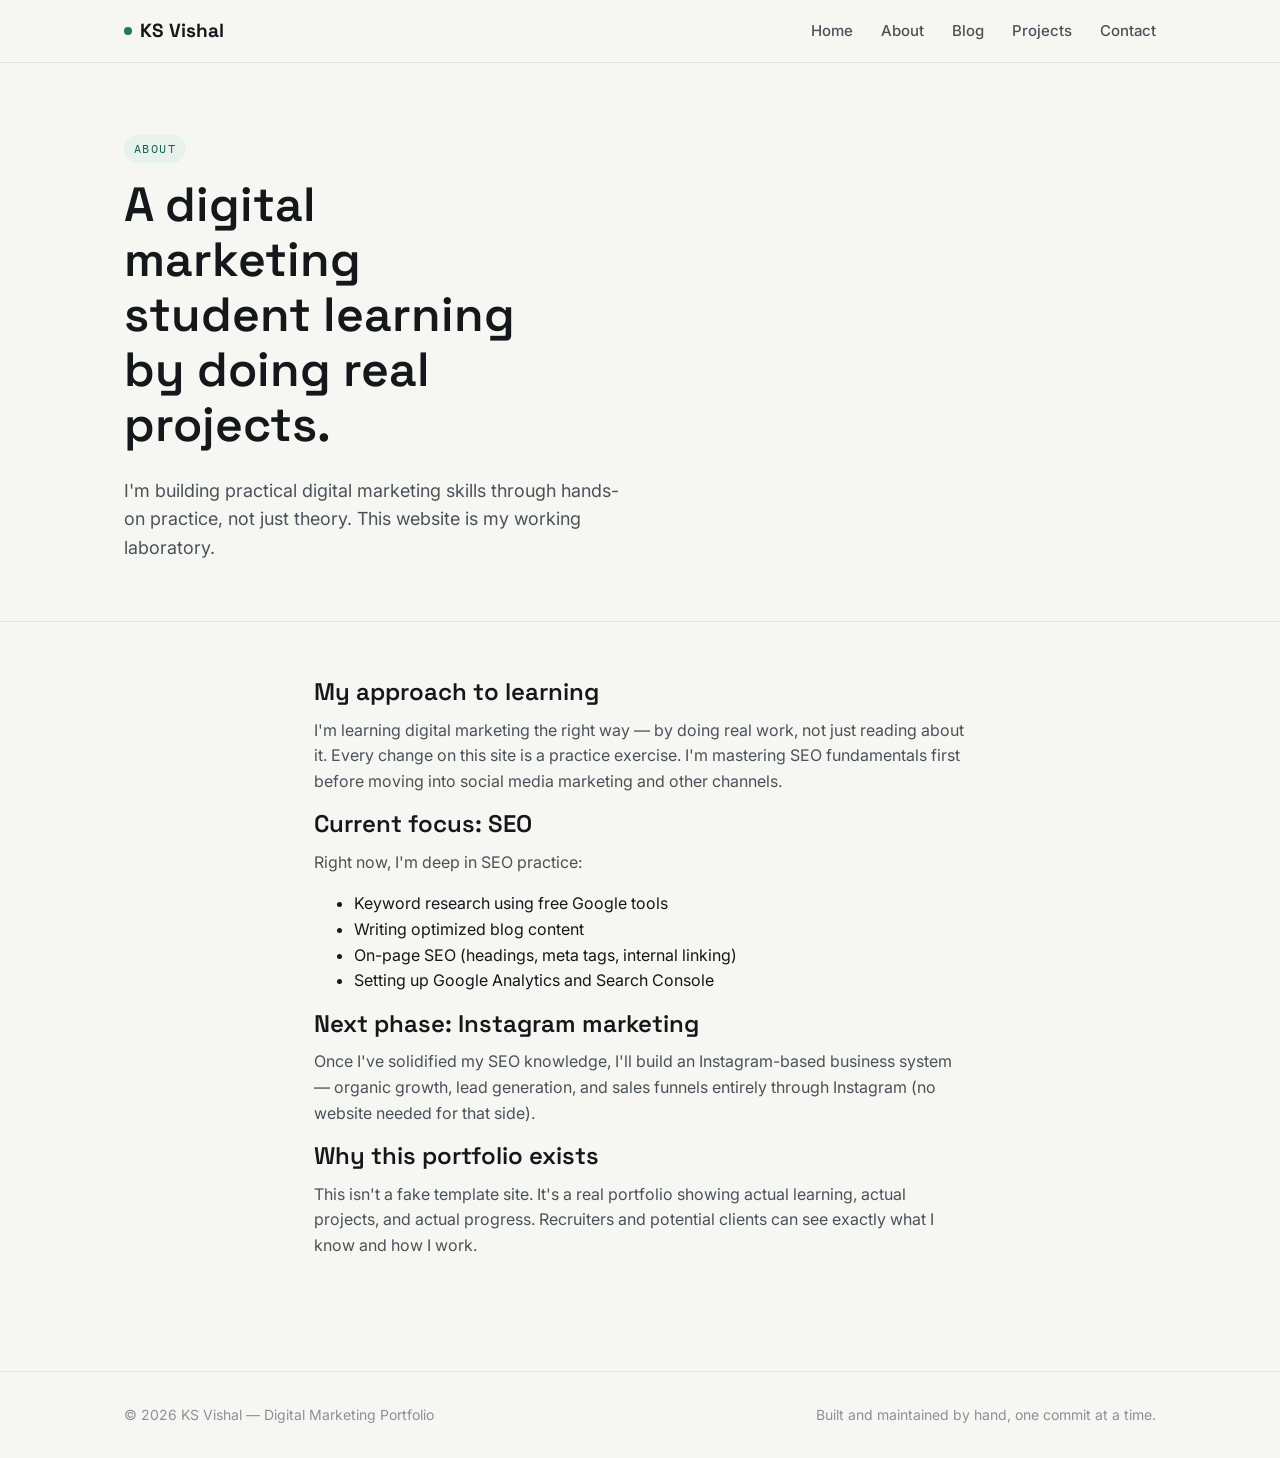
==== about.html @ a91cc965 "Update about.html" ====
<!DOCTYPE html>
<html lang="en">
<head>
<meta charset="UTF-8">
<meta name="viewport" content="width=device-width, initial-scale=1.0">
<title>About KS Vishal | Digital Marketing Student & SEO Practitioner</title>
<meta name="description" content="About KS Vishal — a digital marketing student practicing real, hands-on SEO. Learning by doing, not just reading theory.">
<link rel="preconnect" href="https://fonts.googleapis.com">
<link href="https://fonts.googleapis.com/css2?family=Space+Grotesk:wght@500;600;700&family=Inter:wght@400;500;600&family=IBM+Plex+Mono:wght@400;500&display=swap" rel="stylesheet">
<link rel="stylesheet" href="css/style.css">
</head>
<body>

<header class="site-header">
  <nav class="nav">
    <a href="index.html" class="brand"><span class="dot"></span> KS Vishal</a>
    <ul class="nav-links">
      <li><a href="index.html">Home</a></li>
      <li><a href="about.html">About</a></li>
      <li><a href="blog.html">Blog</a></li>
      <li><a href="projects.html">Projects</a></li>
      <li><a href="contact.html">Contact</a></li>
    </ul>
    <button class="nav-toggle" aria-label="Toggle menu">
      <span></span><span></span><span></span>
    </button>
  </nav>
</header>

<section class="hero" style="padding-bottom:40px;">
  <div class="container">
    <div class="eyebrow">About</div>
    <h1>A digital marketing student learning by doing real projects.</h1>
    <p class="lede">
      I'm building practical digital marketing skills through hands-on practice,
      not just theory. This website is my working laboratory.
    </p>
  </div>
</section>

<section>
  <div class="container" style="max-width:70ch;">
    <h2>My approach to learning</h2>
    <p>
      I'm learning digital marketing the right way — by doing real work, not just
      reading about it. Every change on this site is a practice exercise. I'm
      mastering SEO fundamentals first before moving into social media marketing
      and other channels.
    </p>

    <h2>Current focus: SEO</h2>
    <p>
      Right now, I'm deep in SEO practice:
    </p>
    <ul>
      <li>Keyword research using free Google tools</li>
      <li>Writing optimized blog content</li>
      <li>On-page SEO (headings, meta tags, internal linking)</li>
      <li>Setting up Google Analytics and Search Console</li>
    </ul>

    <h2>Next phase: Instagram marketing</h2>
    <p>
      Once I've solidified my SEO knowledge, I'll build an Instagram-based
      business system — organic growth, lead generation, and sales funnels
      entirely through Instagram (no website needed for that side).
    </p>

    <h2>Why this portfolio exists</h2>
    <p>
      This isn't a fake template site. It's a real portfolio showing actual
      learning, actual projects, and actual progress. Recruiters and potential
      clients can see exactly what I know and how I work.
    </p>
  </div>
</section>

<footer class="site-footer">
  <div class="container">
    <span>&copy; 2026 KS Vishal — Digital Marketing Portfolio</span>
    <span>Built and maintained by hand, one commit at a time.</span>
  </div>
</footer>

<script src="script.js"></script>
</body>
</html>
---- css/style.css ----
/* =========================================================
   KS VISHAL — DIGITAL MARKETING / SEO PORTFOLIO
   Design tokens
========================================================= */
:root{
  --paper: #F6F7F3;
  --paper-raised: #FFFFFF;
  --ink: #14181B;
  --ink-soft: #4A5259;
  --muted: #8A9199;
  --line: #E1E4DD;
  --signal: #1F7A5C;
  --signal-dark: #17604A;
  --signal-tint: #E7F2ED;
  --accent-blue: #3B5BDB;
  --danger: #C0392B;

  --font-display: 'Space Grotesk', 'Segoe UI', sans-serif;
  --font-body: 'Inter', 'Segoe UI', sans-serif;
  --font-mono: 'IBM Plex Mono', 'Courier New', monospace;

  --radius: 10px;
  --max-w: 1080px;
}

*{ box-sizing: border-box; }
html{ scroll-behavior: smooth; }
body{
  margin: 0;
  background: var(--paper);
  color: var(--ink);
  font-family: var(--font-body);
  font-size: 16px;
  line-height: 1.6;
  -webkit-font-smoothing: antialiased;
}

a{ color: var(--accent-blue); text-decoration: none; }
a:hover{ text-decoration: underline; }
a:focus-visible, button:focus-visible, input:focus-visible, textarea:focus-visible{
  outline: 2px solid var(--signal);
  outline-offset: 2px;
}

img{ max-width: 100%; display: block; }

h1, h2, h3, h4{
  font-family: var(--font-display);
  font-weight: 600;
  color: var(--ink);
  line-height: 1.15;
  margin: 0 0 .5em;
}

p{ margin: 0 0 1em; color: var(--ink-soft); }

.container{
  max-width: var(--max-w);
  margin: 0 auto;
  padding: 0 24px;
}

.eyebrow{
  font-family: var(--font-mono);
  font-size: 12px;
  letter-spacing: .12em;
  text-transform: uppercase;
  color: var(--signal-dark);
  background: var(--signal-tint);
  display: inline-block;
  padding: 4px 10px;
  border-radius: 999px;
  margin-bottom: 14px;
}

/* HEADER / NAV */
.site-header{
  position: sticky;
  top: 0;
  z-index: 50;
  background: rgba(246,247,243,.92);
  backdrop-filter: blur(6px);
  border-bottom: 1px solid var(--line);
}
.nav{
  max-width: var(--max-w);
  margin: 0 auto;
  padding: 16px 24px;
  display: flex;
  align-items: center;
  justify-content: space-between;
}
.brand{
  font-family: var(--font-display);
  font-weight: 700;
  font-size: 19px;
  color: var(--ink);
  display: flex;
  align-items: center;
  gap: 8px;
}
.brand:hover{ text-decoration: none; }
.brand .dot{
  width: 8px; height: 8px;
  border-radius: 50%;
  background: var(--signal);
  display: inline-block;
}
.nav-links{
  display: flex;
  gap: 28px;
  list-style: none;
  margin: 0; padding: 0;
}
.nav-links a{
  color: var(--ink-soft);
  font-weight: 500;
  font-size: 15px;
}
.nav-links a:hover, .nav-links a.active{
  color: var(--signal-dark);
  text-decoration: none;
}
.nav-links a.active{ font-weight: 700; }

.nav-toggle{
  display: none;
  background: none;
  border: 1px solid var(--line);
  border-radius: 8px;
  padding: 8px 10px;
  cursor: pointer;
}
.nav-toggle span{
  display: block;
  width: 20px; height: 2px;
  background: var(--ink);
  margin: 4px 0;
}

@media (max-width: 720px){
  .nav-toggle{ display: block; }
  .nav-links{
    position: absolute;
    top: 100%; left: 0; right: 0;
    flex-direction: column;
    background: var(--paper-raised);
    border-bottom: 1px solid var(--line);
    padding: 16px 24px;
    gap: 16px;
    display: none;
  }
  .nav-links.open{ display: flex; }
}

/* HERO */
.hero{
  padding: 72px 0 56px;
  border-bottom: 1px solid var(--line);
}
.hero-grid{
  display: grid;
  grid-template-columns: 1.1fr .9fr;
  gap: 48px;
  align-items: center;
}
@media (max-width: 860px){
  .hero-grid{ grid-template-columns: 1fr; }
}
.hero h1{
  font-size: clamp(32px, 5vw, 48px);
  max-width: 14ch;
}
.hero .lede{
  font-size: 18px;
  max-width: 46ch;
  color: var(--ink-soft);
}
.hero-actions{
  display: flex;
  gap: 14px;
  flex-wrap: wrap;
  margin-top: 24px;
}

.btn{
  display: inline-flex;
  align-items: center;
  gap: 8px;
  font-family: var(--font-body);
  font-weight: 600;
  font-size: 15px;
  padding: 12px 20px;
  border-radius: 999px;
  border: 1px solid transparent;
  cursor: pointer;
  transition: transform .15s ease, background .15s ease;
}
.btn:hover{ text-decoration: none; transform: translateY(-1px); }
.btn-primary{ background: var(--signal); color: #fff; }
.btn-primary:hover{ background: var(--signal-dark); }
.btn-ghost{ background: transparent; color: var(--ink); border-color: var(--line); }
.btn-ghost:hover{ background: var(--paper-raised); }

.sparkline-card{
  background: var(--paper-raised);
  border: 1px solid var(--line);
  border-radius: var(--radius);
  padding: 20px 20px 12px;
}
.sparkline-card .label{
  font-family: var(--font-mono);
  font-size: 12px;
  color: var(--muted);
  display: flex;
  justify-content: space-between;
  margin-bottom: 10px;
}
.sparkline-card svg{ width: 100%; height: auto; display: block; }
.spark-path{
  fill: none;
  stroke: var(--signal);
  stroke-width: 2.5;
  stroke-linecap: round;
  stroke-linejoin: round;
  stroke-dasharray: 400;
  stroke-dashoffset: 400;
  animation: draw 1.6s ease forwards .2s;
}
.spark-dot{ fill: var(--signal); }
@keyframes draw{ to{ stroke-dashoffset: 0; } }
@media (prefers-reduced-motion: reduce){
  .spark-path{ animation: none; stroke-dashoffset: 0; }
}

/* SECTIONS / CARDS */
section{ padding: 56px 0; }
.section-head{ margin-bottom: 32px; max-width: 60ch; }

.grid{
  display: grid;
  gap: 20px;
}
.grid-3{ grid-template-columns: repeat(3, 1fr); }
.grid-2{ grid-template-columns: repeat(2, 1fr); }
@media (max-width: 860px){
  .grid-3, .grid-2{ grid-template-columns: 1fr; }
}

.card{
  background: var(--paper-raised);
  border: 1px solid var(--line);
  border-radius: var(--radius);
  padding: 24px;
  transition: border-color .15s ease, transform .15s ease;
}
.card:hover{ border-color: var(--signal); transform: translateY(-2px); }

.tag{
  font-family: var(--font-mono);
  font-size: 12px;
  color: var(--signal-dark);
  background: var(--signal-tint);
  padding: 3px 9px;
  border-radius: 999px;
  display: inline-block;
  margin-bottom: 10px;
}

.empty-state{
  border: 1px dashed var(--line);
  border-radius: var(--radius);
  padding: 40px 24px;
  text-align: center;
  color: var(--muted);
  background: var(--paper-raised);
}
.empty-state .eyebrow{ margin-bottom: 12px; }

/* BLOG */
.post-meta{
  font-family: var(--font-mono);
  font-size: 12px;
  color: var(--muted);
  margin-bottom: 10px;
}
.post-title{ font-size: 22px; margin-bottom: 8px; }
article.post-body h2{ font-size: 22px; margin-top: 1.6em; }
article.post-body h3{ font-size: 18px; margin-top: 1.4em; }
article.post-body ul{ color: var(--ink-soft); padding-left: 20px; }
article.post-body li{ margin-bottom: 6px; }

/* CONTACT FORM */
.contact-wrap{
  display: grid;
  grid-template-columns: 1fr 1fr;
  gap: 40px;
}
@media (max-width: 860px){
  .contact-wrap{ grid-template-columns: 1fr; }
}
.field{ margin-bottom: 18px; }
.field label{
  display: block;
  font-weight: 600;
  font-size: 14px;
  margin-bottom: 6px;
}
.field input, .field textarea{
  width: 100%;
  font-family: var(--font-body);
  font-size: 15px;
  padding: 12px 14px;
  border-radius: 8px;
  border: 1px solid var(--line);
  background: var(--paper-raised);
  color: var(--ink);
}
.field textarea{ min-height: 140px; resize: vertical; }
.form-status{
  margin-top: 14px;
  font-size: 14px;
  font-family: var(--font-mono);
}
.form-status.success{ color: var(--signal-dark); }
.form-status.error{ color: var(--danger); }

.contact-info .card{ margin-bottom: 16px; }
.contact-info .card h3{ font-size: 16px; margin-bottom: 4px; }
.contact-info .card p{ margin-bottom: 0; }

/* FOOTER */
.site-footer{
  border-top: 1px solid var(--line);
  padding: 32px 0;
  margin-top: 40px;
}
.site-footer .container{
  display: flex;
  justify-content: space-between;
  flex-wrap: wrap;
  gap: 12px;
  font-size: 14px;
  color: var(--muted);
}
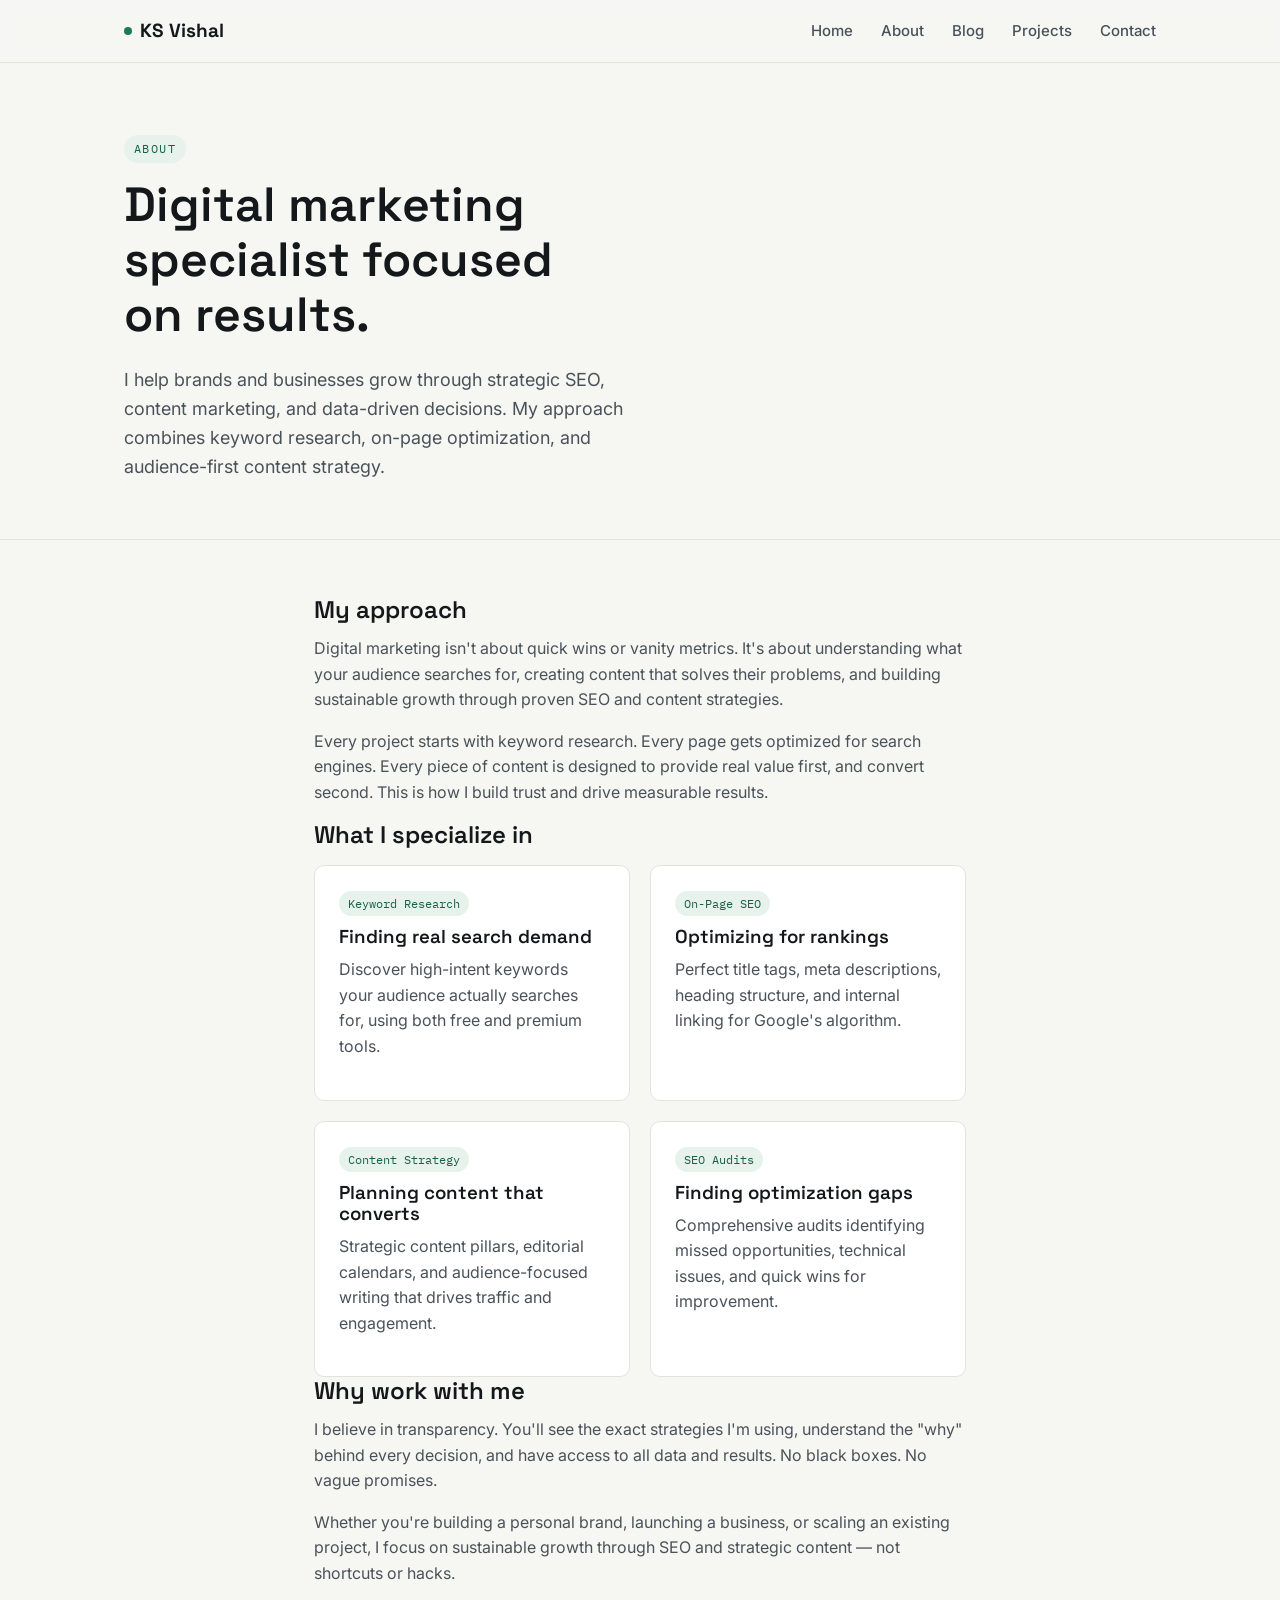
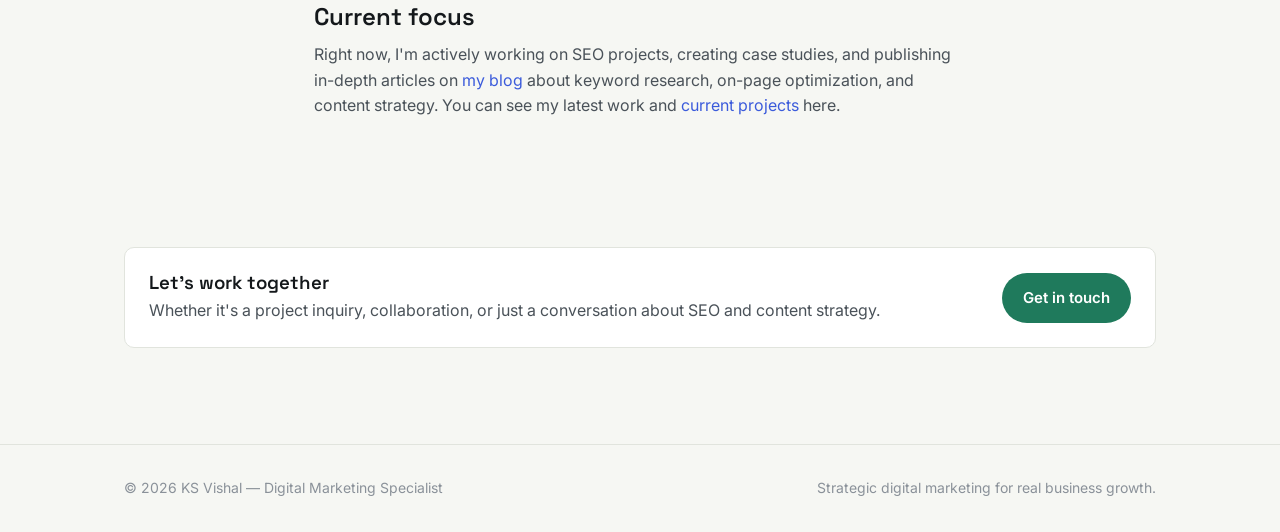
==== commit 3f7a6f18: "Update about.html" ====
--- a/about.html
+++ b/about.html
@@ -3,8 +3,8 @@
 <head>
 <meta charset="UTF-8">
 <meta name="viewport" content="width=device-width, initial-scale=1.0">
-<title>About KS Vishal | Digital Marketing Student & SEO Practitioner</title>
-<meta name="description" content="About KS Vishal — a digital marketing student practicing real, hands-on SEO. Learning by doing, not just reading theory.">
+<title>About KS Vishal | Digital Marketing Specialist</title>
+<meta name="description" content="About KS Vishal - digital marketing specialist focused on SEO, content strategy, and organic growth. Learn about my expertise and approach.">
 <link rel="preconnect" href="https://fonts.googleapis.com">
 <link href="https://fonts.googleapis.com/css2?family=Space+Grotesk:wght@500;600;700&family=Inter:wght@400;500;600&family=IBM+Plex+Mono:wght@400;500&display=swap" rel="stylesheet">
 <link rel="stylesheet" href="css/style.css">
@@ -21,64 +21,85 @@
       <li><a href="projects.html">Projects</a></li>
       <li><a href="contact.html">Contact</a></li>
     </ul>
-    <button class="nav-toggle" aria-label="Toggle menu">
-      <span></span><span></span><span></span>
-    </button>
+    <button class="nav-toggle" aria-label="Toggle menu"><span></span><span></span><span></span></button>
   </nav>
 </header>
 
 <section class="hero" style="padding-bottom:40px;">
   <div class="container">
     <div class="eyebrow">About</div>
-    <h1>A digital marketing student learning by doing real projects.</h1>
+    <h1>Digital marketing specialist focused on results.</h1>
     <p class="lede">
-      I'm building practical digital marketing skills through hands-on practice,
-      not just theory. This website is my working laboratory.
+      I help brands and businesses grow through strategic SEO, content marketing, and data-driven decisions. My approach combines keyword research, on-page optimization, and audience-first content strategy.
     </p>
   </div>
 </section>
 
 <section>
   <div class="container" style="max-width:70ch;">
-    <h2>My approach to learning</h2>
+    <h2>My approach</h2>
     <p>
-      I'm learning digital marketing the right way — by doing real work, not just
-      reading about it. Every change on this site is a practice exercise. I'm
-      mastering SEO fundamentals first before moving into social media marketing
-      and other channels.
+      Digital marketing isn't about quick wins or vanity metrics. It's about understanding what your audience searches for, creating content that solves their problems, and building sustainable growth through proven SEO and content strategies.
+    </p>
+    <p>
+      Every project starts with keyword research. Every page gets optimized for search engines. Every piece of content is designed to provide real value first, and convert second. This is how I build trust and drive measurable results.
     </p>
 
-    <h2>Current focus: SEO</h2>
+    <h2>What I specialize in</h2>
+    <div class="grid grid-2" style="margin-top:16px;">
+      <div class="card">
+        <span class="tag">Keyword Research</span>
+        <h3>Finding real search demand</h3>
+        <p>Discover high-intent keywords your audience actually searches for, using both free and premium tools.</p>
+      </div>
+      <div class="card">
+        <span class="tag">On-Page SEO</span>
+        <h3>Optimizing for rankings</h3>
+        <p>Perfect title tags, meta descriptions, heading structure, and internal linking for Google's algorithm.</p>
+      </div>
+      <div class="card">
+        <span class="tag">Content Strategy</span>
+        <h3>Planning content that converts</h3>
+        <p>Strategic content pillars, editorial calendars, and audience-focused writing that drives traffic and engagement.</p>
+      </div>
+      <div class="card">
+        <span class="tag">SEO Audits</span>
+        <h3>Finding optimization gaps</h3>
+        <p>Comprehensive audits identifying missed opportunities, technical issues, and quick wins for improvement.</p>
+      </div>
+    </div>
+
+    <h2>Why work with me</h2>
     <p>
-      Right now, I'm deep in SEO practice:
+      I believe in transparency. You'll see the exact strategies I'm using, understand the "why" behind every decision, and have access to all data and results. No black boxes. No vague promises.
     </p>
-    <ul>
-      <li>Keyword research using free Google tools</li>
-      <li>Writing optimized blog content</li>
-      <li>On-page SEO (headings, meta tags, internal linking)</li>
-      <li>Setting up Google Analytics and Search Console</li>
-    </ul>
-
-    <h2>Next phase: Instagram marketing</h2>
     <p>
-      Once I've solidified my SEO knowledge, I'll build an Instagram-based
-      business system — organic growth, lead generation, and sales funnels
-      entirely through Instagram (no website needed for that side).
+      Whether you're building a personal brand, launching a business, or scaling an existing project, I focus on sustainable growth through SEO and strategic content — not shortcuts or hacks.
     </p>
 
-    <h2>Why this portfolio exists</h2>
+    <h2>Current focus</h2>
     <p>
-      This isn't a fake template site. It's a real portfolio showing actual
-      learning, actual projects, and actual progress. Recruiters and potential
-      clients can see exactly what I know and how I work.
+      Right now, I'm actively working on SEO projects, creating case studies, and publishing in-depth articles on <a href="blog.html">my blog</a> about keyword research, on-page optimization, and content strategy. You can see my latest work and <a href="projects.html">current projects</a> here.
     </p>
+  </div>
+</section>
+
+<section>
+  <div class="container">
+    <div class="card" style="display:flex; flex-wrap:wrap; justify-content:space-between; align-items:center; gap:16px;">
+      <div>
+        <h3 style="margin-bottom:4px;">Let's work together</h3>
+        <p style="margin-bottom:0;">Whether it's a project inquiry, collaboration, or just a conversation about SEO and content strategy.</p>
+      </div>
+      <a href="contact.html" class="btn btn-primary">Get in touch</a>
+    </div>
   </div>
 </section>
 
 <footer class="site-footer">
   <div class="container">
-    <span>&copy; 2026 KS Vishal — Digital Marketing Portfolio</span>
-    <span>Built and maintained by hand, one commit at a time.</span>
+    <span>&copy; 2026 KS Vishal — Digital Marketing Specialist</span>
+    <span>Strategic digital marketing for real business growth.</span>
   </div>
 </footer>
 
